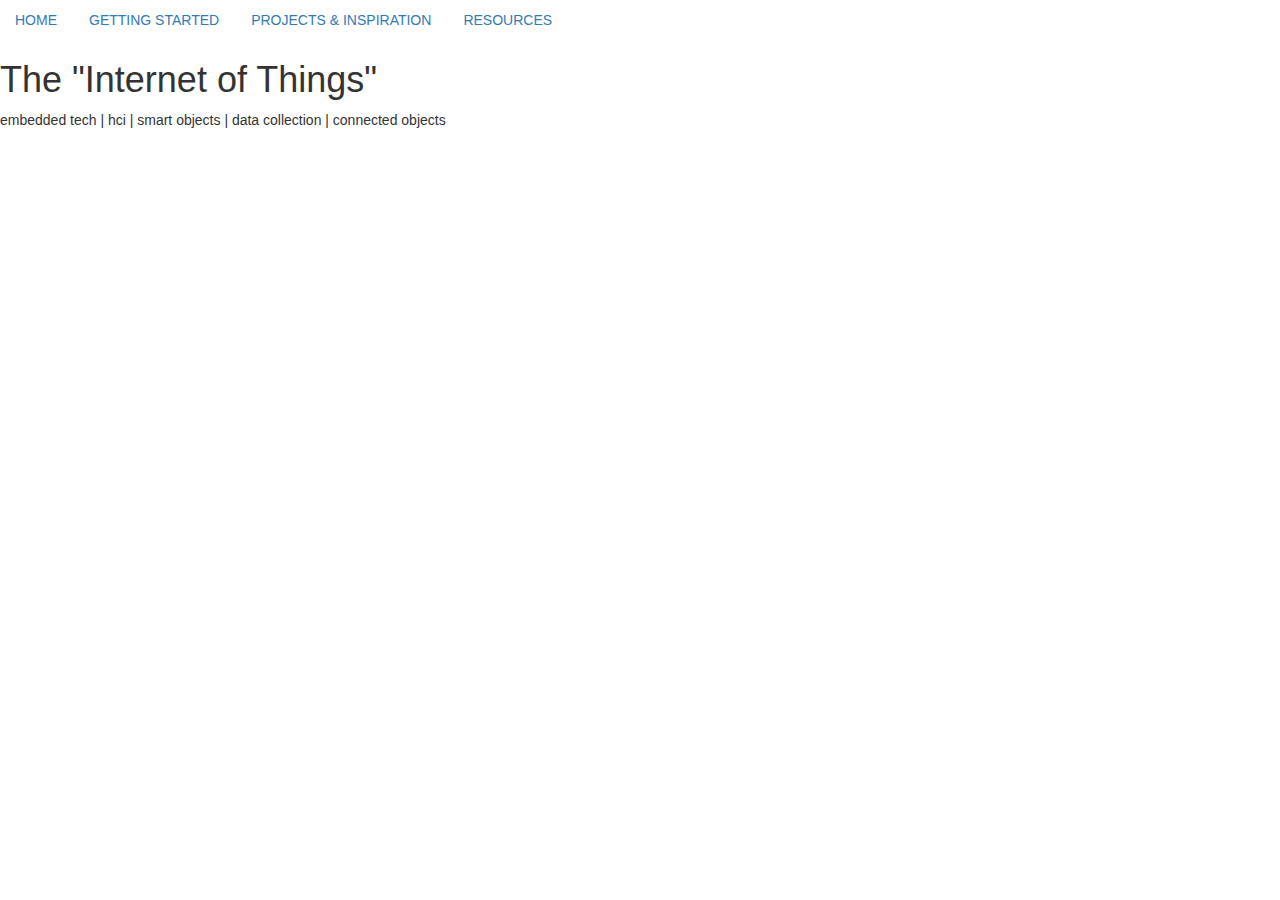
==== index.html @ 7b537b56 "first commit yo" ====
<!DOCTYPE html>
<html>


<head>
    <meta charset="utf-8">
    <title>Exploring the IoT</title>
    <meta name="viewport" content="width=device-width, initial-scale=1">
    <link rel="stylesheet" type="text/css" href="css/bootstrap.min.css">
    <link href="css/mystyle.less" rel="stylesheet">
    <script type="text/javascript" src="http://ajax.googleapis.com/ajax/libs/jquery/1.7.2/jquery.min.js"></script>
    <script type="text/javascript" src="js/myscript.js"></script>

    <script> 
    $(function(){
      $("#navbar").load("navigation.html"); 
    });
    </script> 

</head>

<body>
    <div id="navbar">
    </div>

    <h1>The "Internet of Things"</h1>
    <P>embedded tech | hci | smart objects | data collection | connected objects</P>


    <!--javascript -->
    <script src="js/bootstrap.min.js"></script>
</body>

</html>
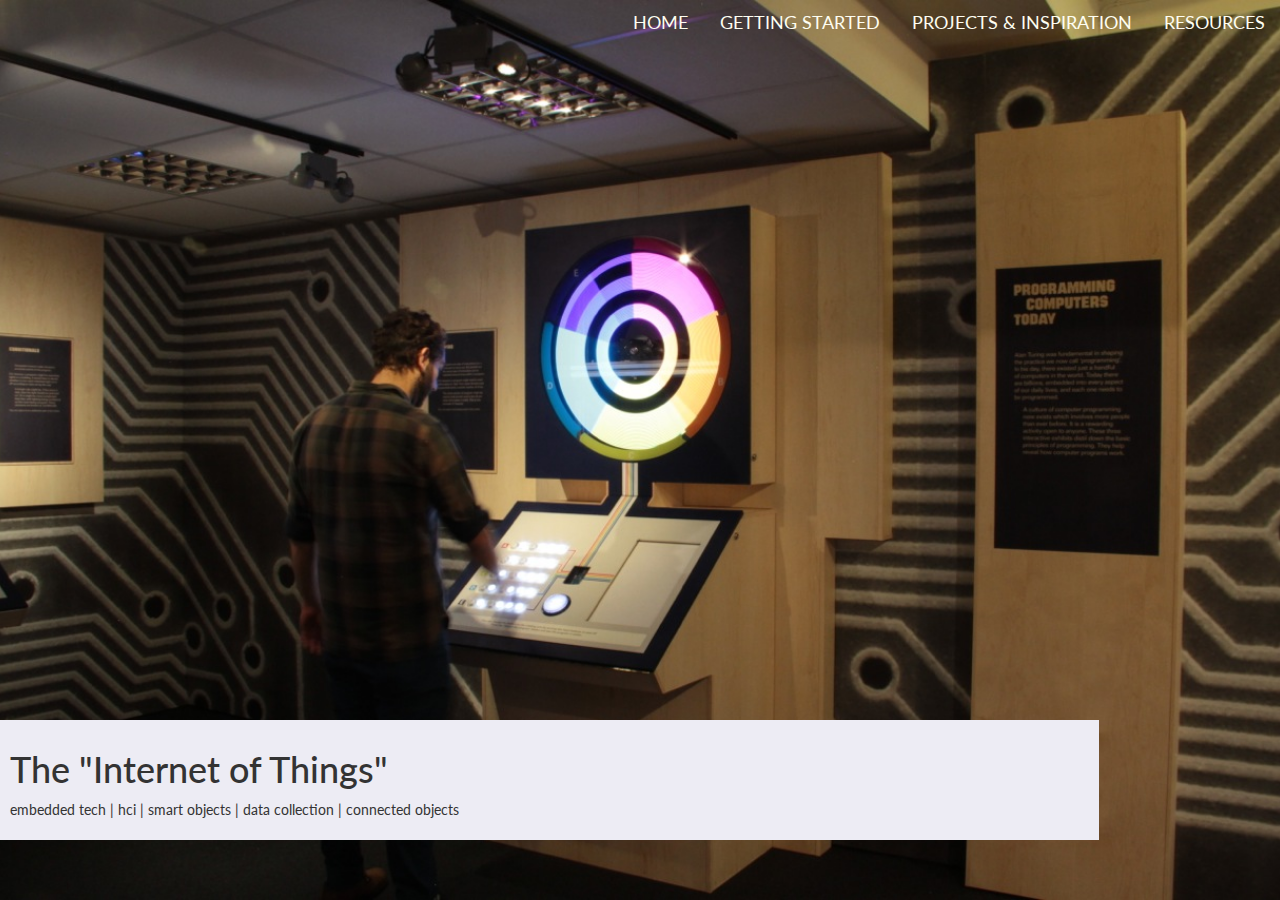
==== commit 9d0cc26c: "two pgs" ====
--- a/index.html
+++ b/index.html
@@ -7,28 +7,23 @@
     <title>Exploring the IoT</title>
     <meta name="viewport" content="width=device-width, initial-scale=1">
     <link rel="stylesheet" type="text/css" href="css/bootstrap.min.css">
-    <link href="css/mystyle.less" rel="stylesheet">
+    <link href="css/mystyle.css" rel="stylesheet">
     <script type="text/javascript" src="http://ajax.googleapis.com/ajax/libs/jquery/1.7.2/jquery.min.js"></script>
-    <script type="text/javascript" src="js/myscript.js"></script>
-
-    <script> 
-    $(function(){
-      $("#navbar").load("navigation.html"); 
-    });
-    </script> 
-
+    <link href='http://fonts.googleapis.com/css?family=Lato' rel='stylesheet' type='text/css'>
 </head>
 
 <body>
     <div id="navbar">
     </div>
 
-    <h1>The "Internet of Things"</h1>
-    <P>embedded tech | hci | smart objects | data collection | connected objects</P>
-
+    <div id="indexintro">
+        <h1>The "Internet of Things"</h1>
+        <P>embedded tech | hci | smart objects | data collection | connected objects</P>
+    </div>
 
     <!--javascript -->
     <script src="js/bootstrap.min.js"></script>
+        <script type="text/javascript" src="js/myscript.js"></script>
 </body>
 
 </html>--- a/css/mystyle.css
+++ b/css/mystyle.css
@@ -0,0 +1,54 @@
+/* colors */
+/* light purple: edecf4 */
+/* light blue : caeefa */
+
+html {
+			background: url(/img/home-base.jpg) no-repeat center center fixed; 
+			-webkit-background-size: cover;
+			-moz-background-size: cover;
+			-o-background-size: cover;
+			background-size: cover;
+		}
+
+body {
+	background-color: transparent;
+	font-family: 'Lato', sans-serif;
+}
+
+#indexintro {
+	position: fixed;
+	top: 80%;
+	background-color: #edecf4; /*get lower opacity here?*/
+	padding: 10px;
+	padding-right: 50%;
+}
+
+#pgcontent {
+	width: 100%;
+	background-color: #fff;
+	margin-top: 10px;
+	padding:5px;
+	padding-left: 30px;
+	padding-right: 30px;
+	padding-bottom: 30px;
+
+}
+
+
+a.mainnav {
+	color: #fefef2;
+	font-size: 18px;
+	font-weight: none;
+	padding-bottom: 1px;
+}
+
+a.mainnav:hover {
+	background-color: transparent;
+}
+
+.nav-pills > li > a:hover {
+    background-color: transparent;
+    border-bottom: 1px solid #ffd396;
+    border-radius: 0;
+    padding-bottom: 1px;
+}
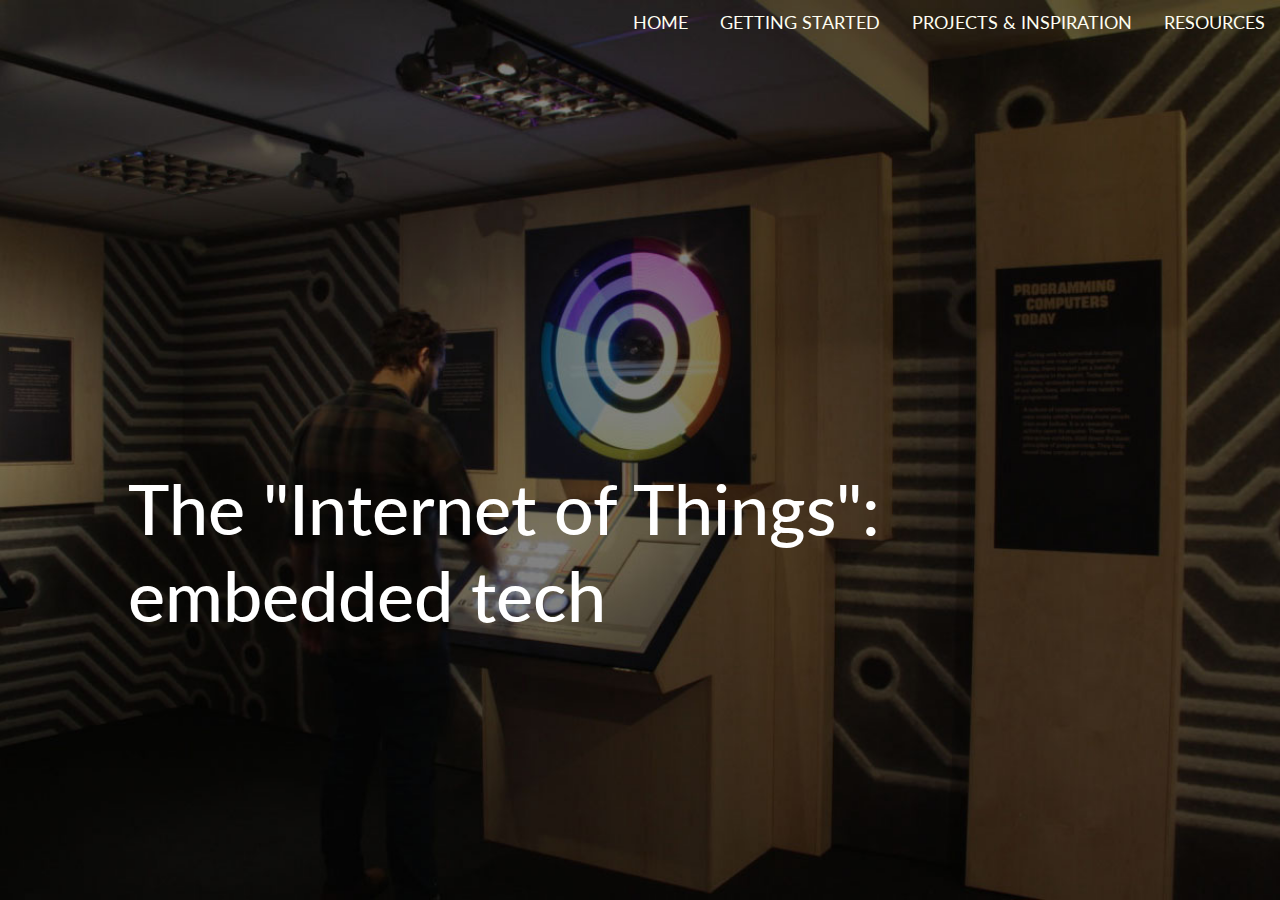
==== commit 72d25fd8: "ux or lack of ux rly" ====
--- a/index.html
+++ b/index.html
@@ -8,8 +8,11 @@
     <meta name="viewport" content="width=device-width, initial-scale=1">
     <link rel="stylesheet" type="text/css" href="css/bootstrap.min.css">
     <link href="css/mystyle.css" rel="stylesheet">
+    <link href='http://fonts.googleapis.com/css?family=Lato' rel='stylesheet' type='text/css'>
+    <link rel="stylesheet" href="//cdnjs.cloudflare.com/ajax/libs/animate.css/3.2.0/animate.min.css">
     <script type="text/javascript" src="http://ajax.googleapis.com/ajax/libs/jquery/1.7.2/jquery.min.js"></script>
-    <link href='http://fonts.googleapis.com/css?family=Lato' rel='stylesheet' type='text/css'>
+    <link rel="stylesheet" href="bower_components/Morphext/dist/morphext.css">
+    <script src="bower_components/Morphext/dist/morphext.js"></script>
 </head>
 
 <body>
@@ -17,13 +20,27 @@
     </div>
 
     <div id="indexintro">
-        <h1>The "Internet of Things"</h1>
-        <P>embedded tech | hci | smart objects | data collection | connected objects</P>
+        <h5>The "Internet of Things":</h5>
+        <h5><span id="js-rotating">embedded tech, hci, smart objects, data collection, connected objects</span></h5>
     </div>
+
 
     <!--javascript -->
     <script src="js/bootstrap.min.js"></script>
         <script type="text/javascript" src="js/myscript.js"></script>
+        <Script type="text/javascript"><!--
+        $("#js-rotating").Morphext({
+            // The [in] animation type. Refer to Animate.css for a list of available animations.
+            animation: "zoomInRight",
+            // An array of phrases to rotate are created based on this separator. Change it if you wish to separate the phrases differently (e.g. So Simple | Very Doge | Much Wow | Such Cool).
+            separator: ",",
+            // The delay between the changing of each phrase in milliseconds.
+            speed: 2000,
+            complete: function () {
+                // Called after the entrance animation is executed.
+            }
+        });
+    //--></script>
 </body>
 
 </html>--- a/css/mystyle.css
+++ b/css/mystyle.css
@@ -2,8 +2,11 @@
 /* light purple: edecf4 */
 /* light blue : caeefa */
 
+/***** body stuff *****/
+
 html {
 			background: url(/img/home-base.jpg) no-repeat center center fixed; 
+
 			-webkit-background-size: cover;
 			-moz-background-size: cover;
 			-o-background-size: cover;
@@ -15,25 +18,75 @@
 	font-family: 'Lato', sans-serif;
 }
 
+
+h5 {
+	font-size:5em;
+	color:#fff;
+}
+
+@media(max-width:767px){
+
+    h5 {font-size:3em}
+
+}
+
+@media(max-width:500px){
+
+    h5 {font-size:2em}
+
+}
+
+
+.morphext > .animated {
+    display: inline-block;
+}
+
+/****** row n col ****/
+
+.col-fixed {
+    /* custom width */
+    width:320px;
+}
+.col-min {
+    /* custom min width */
+    min-width:320px;
+}
+.col-max {
+    /* custom max width */
+    max-width:320px;
+}
+
+/****** div's *******/
+
 #indexintro {
 	position: fixed;
-	top: 80%;
-	background-color: #edecf4; /*get lower opacity here?*/
+	top: 50%;
+	/*background: rgba(255,255,255, 0.85);*/
 	padding: 10px;
-	padding-right: 50%;
+	padding-right: 10%;
+	padding-left: 10%
+}
+
+#indexmobintro {
+	position: fixed;
+	padding: 10px;
+	color: #ffd396;
 }
 
 #pgcontent {
 	width: 100%;
-	background-color: #fff;
+	background: rgba(255,255,255, 0.85);
 	margin-top: 10px;
 	padding:5px;
 	padding-left: 30px;
 	padding-right: 30px;
 	padding-bottom: 30px;
+	margin-bottom:20px;
+	opacity:90%;
 
 }
 
+/****** nav ******/
 
 a.mainnav {
 	color: #fefef2;
--- a/bower_components/Morphext/dist/morphext.css
+++ b/bower_components/Morphext/dist/morphext.css
@@ -0,0 +1,3 @@
+.morphext > .animated {
+    display: inline-block;
+}